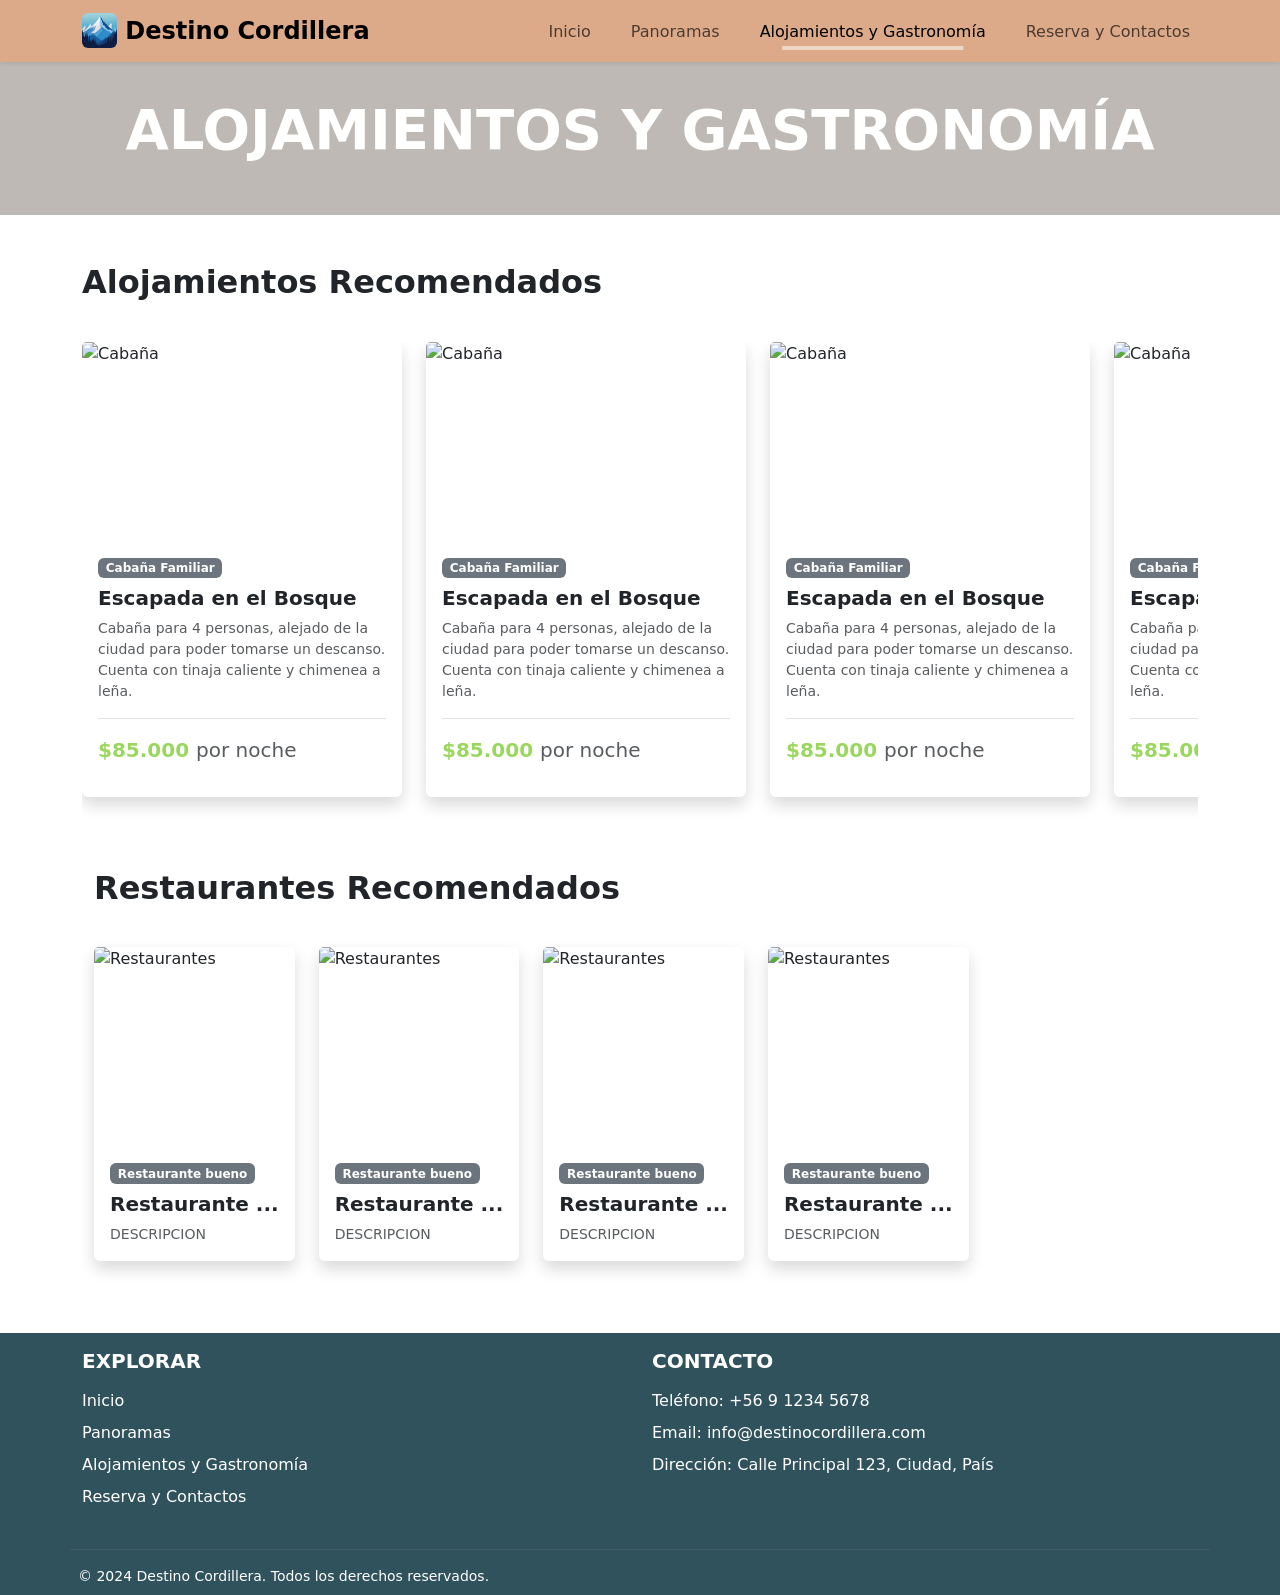
==== alojamiento.html @ 5a68f15f "Merge branch 'main' of https://github.com/Gabriel-Requena/Equipo08_Solemne1_web" ====
﻿<!DOCTYPE html>
<html lang="ES-es">
    <head>
        <meta charset="UTF-8">
        <meta name="viewport" content="width=device-width, initial-scale=1.0">
        <title>Destino Cordillera | Inicio</title>
        <link href="https://cdn.jsdelivr.net/npm/bootstrap@5.3.2/dist/css/bootstrap.min.css" rel="stylesheet">
        <link rel="stylesheet" href="css/styles.css">
    </head>
    <body class="d-flex flex-column min-vh-100">
         <header>
            <nav class="navbar navbar-expand-lg navbar-light fixed-top shadow-sm" style="background-color: #DCAA89">
                <div class="container">
                    <a class="navbar-brand fw-bold fs-4" href="index.html">
                        <img src="img/logo.jpg" alt="Logo" class="d-inline-block align-top rounded" width="35" height="35">
                        Destino Cordillera
                    </a>
                        <button class="navbar-toggler border-0" type="button" data-bs-toggle="collapse" data-bs-target="#navbarNav" aria-controls="#navbarNav" aria-expanded="false" aria-label="Toggle navigation">
                            <span class="navbar-toggler-icon"></span>
                        </button>
                    <div class="collapse navbar-collapse" id="navbarNav">
                        <ul class="navbar-nav ms-auto gap-4">
                            <li class="nav-item ">
                                <a class="nav-link" href="index.html">Inicio</a>
                            </li>
                            <li class="nav-item">
                                <a class="nav-link" href="panoramas.html">Panoramas</a>
                            </li>
                            <li class="nav-item">
                                <a class="nav-link active" href="alojamiento.html">Alojamientos y Gastronomía</a>
                            </li>
                            <li class="nav-item">
                                <a class="nav-link" href="reserva.html">Reserva y Contactos</a>
                            </li>
                        </ul>
                    </div>
                </div>
            </nav>  
        </header>

        <main class="flex-grow-1 mt-4 pt-4">
            <section class="py-4" style="background-color: #bfb9b5">
                <div class="container py-4">
                    <h1 class="display-4 fw-bold text-center mb-1" style="color: #fff">ALOJAMIENTOS Y GASTRONOMÍA</h1>
                </div>
            </section>

            <div class="container my-5">
                <div class="mb-4 border-button pb-2"> 
                    <h2 class="fw-bold "> Alojamientos Recomendados </h2>
                </div>

                <div class="carrusel-tarjetas d-flex gap-4 pb-4">
                    <div class="card h-100 shadow border-0 sombra-card">
                        <img src="https://cf.bstatic.com/xdata/images/hotel/max1024x768/377367241.jpg?k=ad592eb0f7659da265f6ad9c80074d96710907ebe4b42116c30141a22033d014&o=" 
                        class="card-img-top object-fit-cover" alt="Cabaña" style="height: 200px;">
                        <div class="card-body d-flex flex-column">
                            <span class="badge text-bg-secondary mb-2 align-self-start"> Cabaña Familiar </span>
                            <h5 class="card-tittle fw-bold">Escapada en el Bosque</h5>
                            <p class="card-text text-muted small"> Cabaña para 4 personas, alejado de la ciudad para poder tomarse un descanso. Cuenta con tinaja caliente y chimenea a leña. </p> 
                            <div class="mt-auto pt-3 border-top">
                                <p class="fs-5 fw-bold mb-3" style="color: rgb(155, 215, 94);">$85.000 <small class="fw-normal text-muted fs-5"> por noche</small></p>
                            </div>
                        </div>
                    </div>

                    <div class="card h-100 shadow border-0 sombra-card">
                        <img src="https://cf.bstatic.com/xdata/images/hotel/max1024x768/377367241.jpg?k=ad592eb0f7659da265f6ad9c80074d96710907ebe4b42116c30141a22033d014&o=" 
                        class="card-img-top object-fit-cover" alt="Cabaña" style="height: 200px;">
                        <div class="card-body d-flex flex-column">
                            <span class="badge text-bg-secondary mb-2 align-self-start"> Cabaña Familiar </span>
                            <h5 class="card-tittle fw-bold">Escapada en el Bosque</h5>
                            <p class="card-text text-muted small"> Cabaña para 4 personas, alejado de la ciudad para poder tomarse un descanso. Cuenta con tinaja caliente y chimenea a leña. </p> 
                            <div class="mt-auto pt-3 border-top">
                                <p class="fs-5 fw-bold mb-3" style="color: rgb(155, 215, 94);">$85.000 <small class="fw-normal text-muted fs-5"> por noche</small></p>
                            </div>
                        </div>
                    </div>

                    <div class="card h-100 shadow border-0 sombra-card">
                        <img src="https://cf.bstatic.com/xdata/images/hotel/max1024x768/377367241.jpg?k=ad592eb0f7659da265f6ad9c80074d96710907ebe4b42116c30141a22033d014&o=" 
                        class="card-img-top object-fit-cover" alt="Cabaña" style="height: 200px;">
                        <div class="card-body d-flex flex-column">
                            <span class="badge text-bg-secondary mb-2 align-self-start"> Cabaña Familiar </span>
                            <h5 class="card-tittle fw-bold">Escapada en el Bosque</h5>
                            <p class="card-text text-muted small"> Cabaña para 4 personas, alejado de la ciudad para poder tomarse un descanso. Cuenta con tinaja caliente y chimenea a leña. </p> 
                            <div class="mt-auto pt-3 border-top">
                                <p class="fs-5 fw-bold mb-3" style="color: rgb(155, 215, 94);">$85.000 <small class="fw-normal text-muted fs-5"> por noche</small></p>
                            </div>
                        </div>
                    </div>

                    <div class="card h-100 shadow border-0 sombra-card">
                        <img src="https://cf.bstatic.com/xdata/images/hotel/max1024x768/377367241.jpg?k=ad592eb0f7659da265f6ad9c80074d96710907ebe4b42116c30141a22033d014&o=" 
                        class="card-img-top object-fit-cover" alt="Cabaña" style="height: 200px;">
                        <div class="card-body d-flex flex-column">
                            <span class="badge text-bg-secondary mb-2 align-self-start"> Cabaña Familiar </span>
                            <h5 class="card-tittle fw-bold">Escapada en el Bosque</h5>
                            <p class="card-text text-muted small"> Cabaña para 4 personas, alejado de la ciudad para poder tomarse un descanso. Cuenta con tinaja caliente y chimenea a leña. </p> 
                            <div class="mt-auto pt-3 border-top">
                                <p class="fs-5 fw-bold mb-3" style="color: rgb(155, 215, 94);">$85.000 <small class="fw-normal text-muted fs-5"> por noche</small></p>
                            </div>
                        </div>
                    </div>

                    <div class="card h-100 shadow border-0 sombra-card">
                        <img src="https://cf.bstatic.com/xdata/images/hotel/max1024x768/377367241.jpg?k=ad592eb0f7659da265f6ad9c80074d96710907ebe4b42116c30141a22033d014&o=" 
                        class="card-img-top object-fit-cover" alt="Cabaña" style="height: 200px;">
                        <div class="card-body d-flex flex-column">
                            <span class="badge text-bg-secondary mb-2 align-self-start"> Cabaña Familiar </span>
                            <h5 class="card-tittle fw-bold">Escapada en el Bosque</h5>
                            <p class="card-text text-muted small"> Cabaña para 4 personas, alejado de la ciudad para poder tomarse un descanso. Cuenta con tinaja caliente y chimenea a leña. </p> 
                            <div class="mt-auto pt-3 border-top">
                                <p class="fs-5 fw-bold mb-3" style="color: rgb(155, 215, 94);">$85.000 <small class="fw-normal text-muted fs-5"> por noche</small></p>
                            </div>
                        </div>
                    </div>

                    <div class="card h-100 shadow border-0 sombra-card">
                        <img src="https://cf.bstatic.com/xdata/images/hotel/max1024x768/377367241.jpg?k=ad592eb0f7659da265f6ad9c80074d96710907ebe4b42116c30141a22033d014&o=" 
                        class="card-img-top object-fit-cover" alt="Cabaña" style="height: 200px;">
                        <div class="card-body d-flex flex-column">
                            <span class="badge text-bg-secondary mb-2 align-self-start"> Cabaña Familiar </span>
                            <h5 class="card-tittle fw-bold">Escapada en el Bosque</h5>
                            <p class="card-text text-muted small"> Cabaña para 4 personas, alejado de la ciudad para poder tomarse un descanso. Cuenta con tinaja caliente y chimenea a leña. </p> 
                            <div class="mt-auto pt-3 border-top">
                                <p class="fs-5 fw-bold mb-3" style="color: rgb(155, 215, 94);">$85.000 <small class="fw-normal text-muted fs-5"> por noche</small></p>
                            </div>
                        </div>
                    </div>
                    <!-- aca pueden ir mas tarjetas de alojamientos-->

                </div>

                <div class="container my-5">
                    <div class="mb-4 border-button pb-2">
                        <h2 class="fw-bold">Restaurantes Recomendados</h2>
                    </div>

                    <div class="carrrusel-tarjetas d-flex gap-4 pb-4">
                        <div class="card h-100 shadow border-0 sombra-card">
                            <img src="#"
                            class="card-img-top object-fit-cover" alt="Restaurantes" style="height: 200px;">
                            <div class="card-body d-flex flex-column">
                                <span class="badge text-bg-secondary mb-2 align-self-start">Restaurante bueno</span>
                                <h5 class="card-title fw-bold">Restaurante ...</h5>
                                <p class="card-text text-muted small">DESCRIPCION</p>
                            </div>
                        </div>

                        <div class="card h-100 shadow border-0 sombra-card">
                            <img src="#"
                            class="card-img-top object-fit-cover" alt="Restaurantes" style="height: 200px;">
                            <div class="card-body d-flex flex-column">
                                <span class="badge text-bg-secondary mb-2 align-self-start">Restaurante bueno</span>
                                <h5 class="card-title fw-bold">Restaurante ...</h5>
                                <p class="card-text text-muted small">DESCRIPCION</p>
                            </div>
                        </div>

                        <div class="card h-100 shadow border-0 sombra-card">
                            <img src="#"
                            class="card-img-top object-fit-cover" alt="Restaurantes" style="height: 200px;">
                            <div class="card-body d-flex flex-column">
                                <span class="badge text-bg-secondary mb-2 align-self-start">Restaurante bueno</span>
                                <h5 class="card-title fw-bold">Restaurante ...</h5>
                                <p class="card-text text-muted small">DESCRIPCION</p>
                            </div>
                        </div>

                        <div class="card h-100 shadow border-0 sombra-card">
                            <img src="#"
                            class="card-img-top object-fit-cover" alt="Restaurantes" style="height: 200px;">
                            <div class="card-body d-flex flex-column">
                                <span class="badge text-bg-secondary mb-2 align-self-start">Restaurante bueno</span>
                                <h5 class="card-title fw-bold">Restaurante ...</h5>
                                <p class="card-text text-muted small">DESCRIPCION</p>
                            </div>
                        </div>
                    </div>
                </div>


            </div>
            
        </main>

        <footer class="site-footer bg-dark text-white pt-3 mt-auto" style="background-color: #30525C !important;">
            <div class="container">
                <div class="row">
                    <div class=" col-lg-6 col-md-6 mb-4">
                        <h5 class="fw-bold text-uppercase mb-3"> explorar </h5>
                        <ul class="list-unstyled">
                            <li class="mb-2"><a href="index.html" class="text-decoration-none footer-link" style="color: #fff !important;">Inicio</a></li>
                            <li class="mb-2"><a href="panoramas.html" class="text-decoration-none footer-link" style="color: #fff !important;">Panoramas</a></li>
                            <li class="mb-2"><a href="alojamiento.html" class="text-decoration-none footer-link" style="color: #fff !important;">Alojamientos y Gastronomía</a></li>
                            <li class="mb-2"><a href="reserva.html" class="text-decoration-none footer-link" style="color: #fff !important;">Reserva y Contactos</a></li>
                        </ul>
                    </div>
                    <div class="col-lg-6 col-md-12 mb-4">
                        <h5 class="fw-bold text-uppercase mb-3"> contacto</h5>
                        <ul class="list-unstyled text-white-100">
                            <li class="mb-2">Teléfono: +56 9 1234 5678</li>
                            <li class="mb-2">Email: <a href="mailto:info@destinocordillera.com" class="text-decoration-none" style="color: #fff !important;">info@destinocordillera.com</a></li>
                            <li class="mb-2">Dirección: Calle Principal 123, Ciudad, País</li>
                        </ul>
                    </div>

                <hr class="border-secondary mb-2">

                <div class="row align-items-center">
                    <div class="col-md-7 col-lg-8 p-2">
                        <p class="text-white-100 small mb-0">&copy; 2024 Destino Cordillera. Todos los derechos
                            reservados.</p>
                    </div>
                </div>
            </div>
        </div>
    </footer>

    <script src="https://cdn.jsdelivr.net/npm/bootstrap@5.3.2/dist/js/bootstrap.bundle.min.js"></script>
</body>

</html>
---- css/styles.css ----
﻿.navbar-nav .nav-link {
    position: relative;
    padding-bottom: 6px;
}

.navbar-nav .nav-link::after {
    content: "";
    position: absolute;
    width: 0;
    height: 4px;
    bottom: 0;
    left: 50%;
    background-color: #EFD7C8;
    transition: all 0.3s ease;
    transform: translateX(-50%);
}

.navbar-nav .nav-item .nav-link:hover::after,
.navbar-nav .nav-item .nav-link.active::after {
    width: 75%;
}
.hero-image {
    width: 100%;
    height: auto;
    object-fit: cover;
    max-height: 500px; /* Ajusta la altura mÃ¡xima segÃºn tus necesidades */
}
/* Estilos de las tarjetas de panoramas */
.panoramas-section {
    margin-top: 70px;
}

.panoramas-intro {
    max-width: 760px;
}

.panoramas-kicker {
    color: #C35627;
    letter-spacing: .12em;
}

.panoramas-card-image {
    height: 210px;
    object-fit: cover;
}

.panoramas-badge {
    background-color: #EFD7C8;
    color: #593D2E;
}
/* Colores compartidos del encabezado y pie de página */
.navbar {
    background-color: #DCAA89;
}

.site-footer {
    background-color: #30525C !important;
}

.site-footer a {
    color: #fff !important;
}

.carrusel-tarjetas{
    overflow-x: auto;
    scroll-snap-type: x mandatory;
    -webkit-overflow-scrolling: touch;
}

.carrusel-tarjetas .card {
    min-width: 320px;
    max-width: 320px;
    scroll-snap-align: start;
    flex: 0 0 auto;
}

.carrusel-tarjetas::-webkit-scrollbar {
    height: 10px;
}
.carrusel-tarjetas::-webkit-scrollbar-track{
    background: #f1f1f1;
    border-radius: 10px;
}
.carrusel-tarjetas::-webkit-scrollbar-thumb{
    background: #DCAA89;
    border-radius: 10px;
}
.carrusel-tarjetas::-webkit-scrollbar-thumb:hover {
    background: #c35627;
}

.sombra-card {
    transition: transform 0.3s ease, box-shadow 0.3s ease;
}

.sombra-card:hover {
    transform: translateY(-8px);
    box-shadow: 0 1rem 3rem rgba(0,0,0,.175) !important;
}
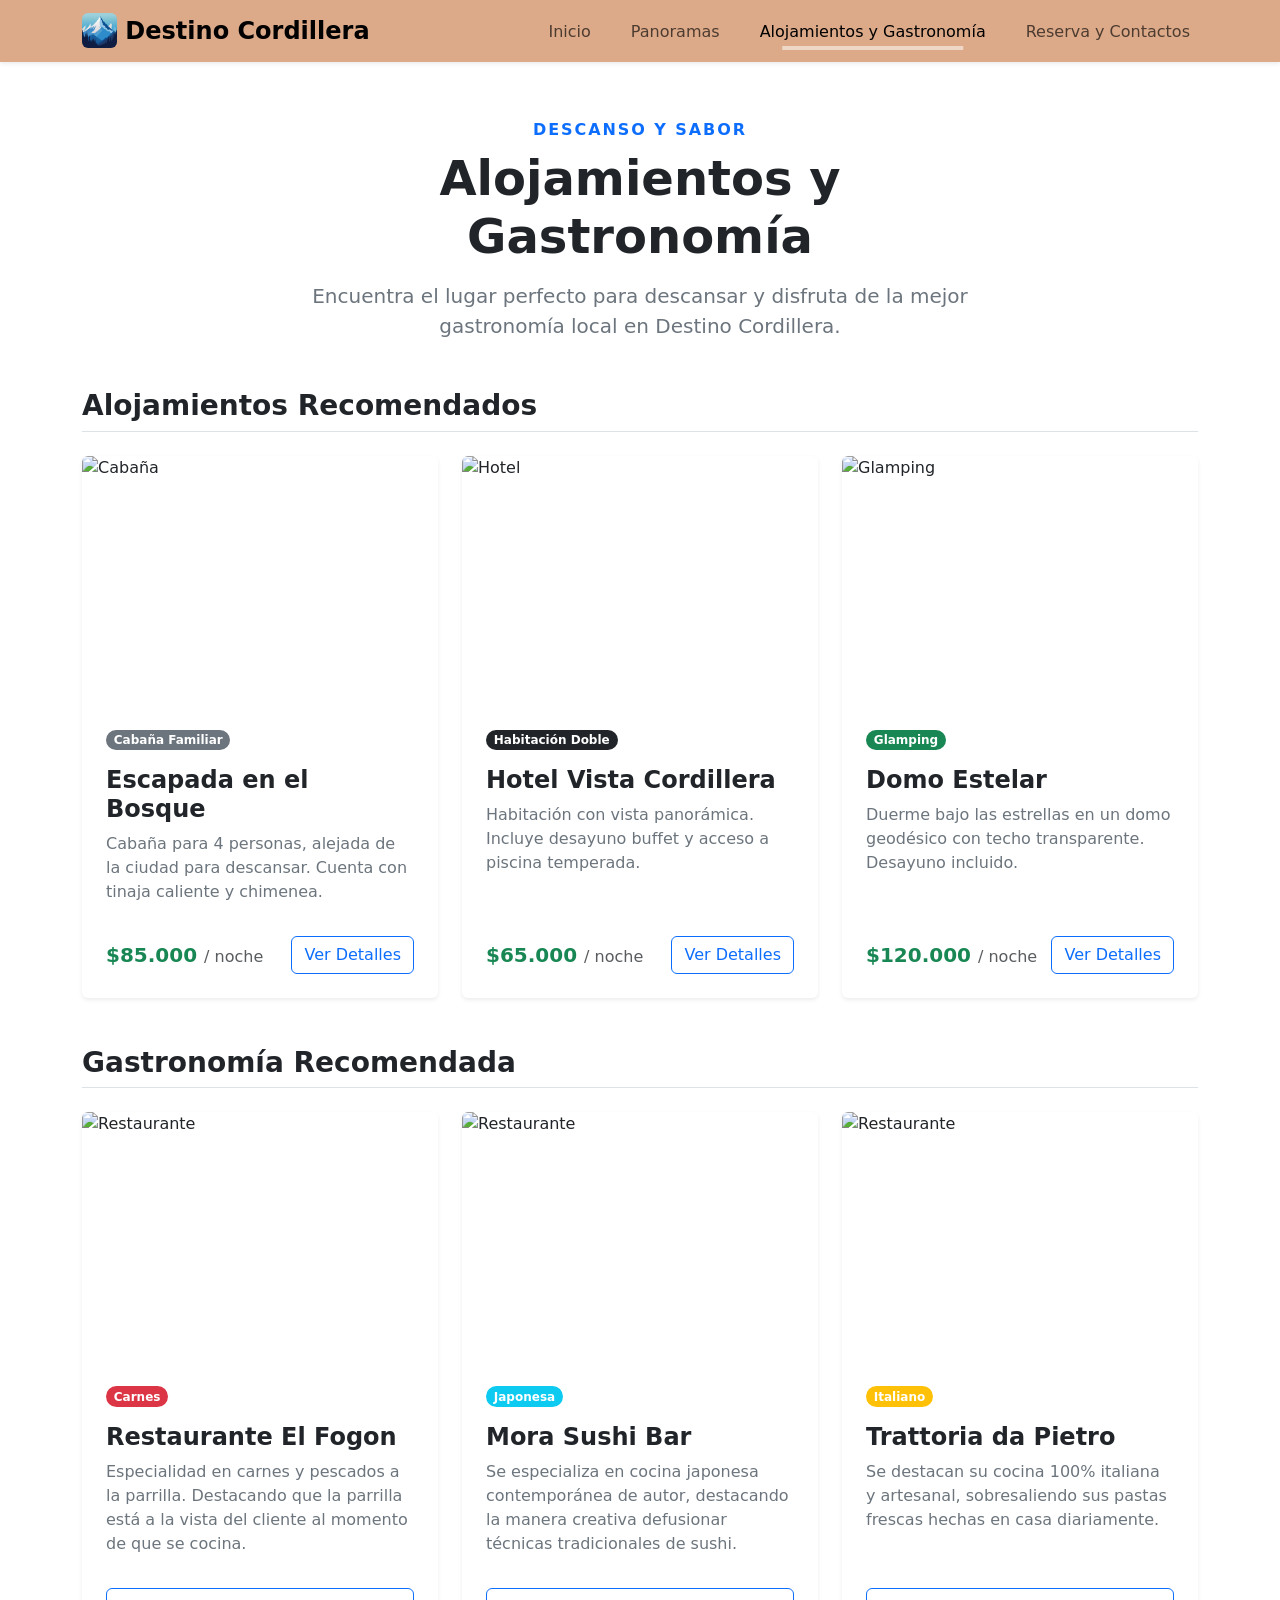
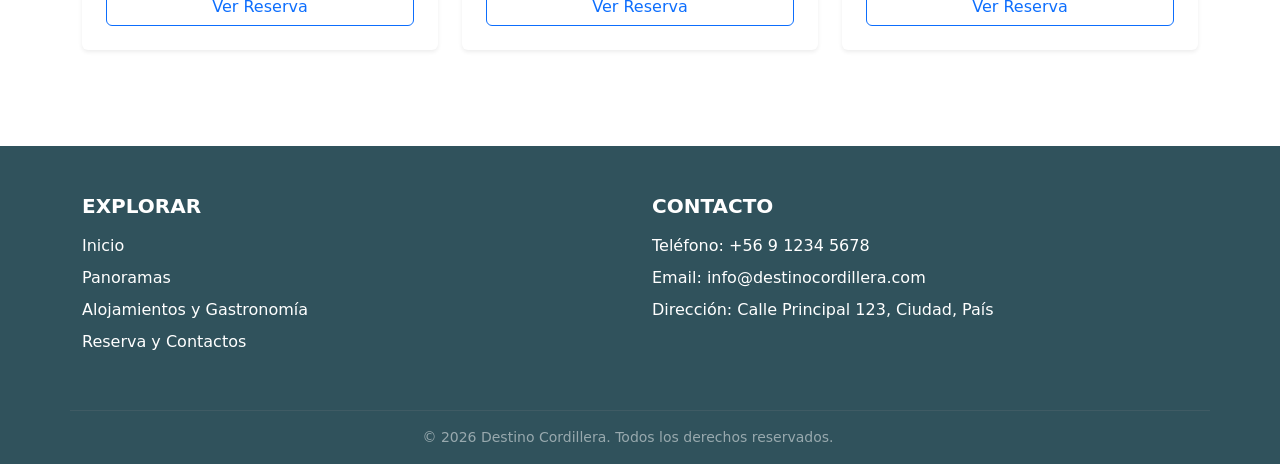
==== commit e1f8222e: "Pagina casi terminada al completo" ====
--- a/alojamiento.html
+++ b/alojamiento.html
@@ -1,217 +1,208 @@
 ﻿<!DOCTYPE html>
 <html lang="ES-es">
-    <head>
-        <meta charset="UTF-8">
-        <meta name="viewport" content="width=device-width, initial-scale=1.0">
-        <title>Destino Cordillera | Inicio</title>
-        <link href="https://cdn.jsdelivr.net/npm/bootstrap@5.3.2/dist/css/bootstrap.min.css" rel="stylesheet">
-        <link rel="stylesheet" href="css/styles.css">
-    </head>
-    <body class="d-flex flex-column min-vh-100">
-         <header>
-            <nav class="navbar navbar-expand-lg navbar-light fixed-top shadow-sm" style="background-color: #DCAA89">
-                <div class="container">
-                    <a class="navbar-brand fw-bold fs-4" href="index.html">
-                        <img src="img/logo.jpg" alt="Logo" class="d-inline-block align-top rounded" width="35" height="35">
-                        Destino Cordillera
-                    </a>
-                        <button class="navbar-toggler border-0" type="button" data-bs-toggle="collapse" data-bs-target="#navbarNav" aria-controls="#navbarNav" aria-expanded="false" aria-label="Toggle navigation">
-                            <span class="navbar-toggler-icon"></span>
-                        </button>
-                    <div class="collapse navbar-collapse" id="navbarNav">
-                        <ul class="navbar-nav ms-auto gap-4">
-                            <li class="nav-item ">
-                                <a class="nav-link" href="index.html">Inicio</a>
-                            </li>
-                            <li class="nav-item">
-                                <a class="nav-link" href="panoramas.html">Panoramas</a>
-                            </li>
-                            <li class="nav-item">
-                                <a class="nav-link active" href="alojamiento.html">Alojamientos y Gastronomía</a>
-                            </li>
-                            <li class="nav-item">
-                                <a class="nav-link" href="reserva.html">Reserva y Contactos</a>
-                            </li>
-                        </ul>
-                    </div>
-                </div>
-            </nav>  
-        </header>
-
-        <main class="flex-grow-1 mt-4 pt-4">
-            <section class="py-4" style="background-color: #bfb9b5">
-                <div class="container py-4">
-                    <h1 class="display-4 fw-bold text-center mb-1" style="color: #fff">ALOJAMIENTOS Y GASTRONOMÍA</h1>
-                </div>
-            </section>
-
-            <div class="container my-5">
-                <div class="mb-4 border-button pb-2"> 
-                    <h2 class="fw-bold "> Alojamientos Recomendados </h2>
-                </div>
-
-                <div class="carrusel-tarjetas d-flex gap-4 pb-4">
-                    <div class="card h-100 shadow border-0 sombra-card">
-                        <img src="https://cf.bstatic.com/xdata/images/hotel/max1024x768/377367241.jpg?k=ad592eb0f7659da265f6ad9c80074d96710907ebe4b42116c30141a22033d014&o=" 
-                        class="card-img-top object-fit-cover" alt="Cabaña" style="height: 200px;">
-                        <div class="card-body d-flex flex-column">
-                            <span class="badge text-bg-secondary mb-2 align-self-start"> Cabaña Familiar </span>
-                            <h5 class="card-tittle fw-bold">Escapada en el Bosque</h5>
-                            <p class="card-text text-muted small"> Cabaña para 4 personas, alejado de la ciudad para poder tomarse un descanso. Cuenta con tinaja caliente y chimenea a leña. </p> 
-                            <div class="mt-auto pt-3 border-top">
-                                <p class="fs-5 fw-bold mb-3" style="color: rgb(155, 215, 94);">$85.000 <small class="fw-normal text-muted fs-5"> por noche</small></p>
-                            </div>
-                        </div>
-                    </div>
-
-                    <div class="card h-100 shadow border-0 sombra-card">
-                        <img src="https://cf.bstatic.com/xdata/images/hotel/max1024x768/377367241.jpg?k=ad592eb0f7659da265f6ad9c80074d96710907ebe4b42116c30141a22033d014&o=" 
-                        class="card-img-top object-fit-cover" alt="Cabaña" style="height: 200px;">
-                        <div class="card-body d-flex flex-column">
-                            <span class="badge text-bg-secondary mb-2 align-self-start"> Cabaña Familiar </span>
-                            <h5 class="card-tittle fw-bold">Escapada en el Bosque</h5>
-                            <p class="card-text text-muted small"> Cabaña para 4 personas, alejado de la ciudad para poder tomarse un descanso. Cuenta con tinaja caliente y chimenea a leña. </p> 
-                            <div class="mt-auto pt-3 border-top">
-                                <p class="fs-5 fw-bold mb-3" style="color: rgb(155, 215, 94);">$85.000 <small class="fw-normal text-muted fs-5"> por noche</small></p>
-                            </div>
-                        </div>
-                    </div>
-
-                    <div class="card h-100 shadow border-0 sombra-card">
-                        <img src="https://cf.bstatic.com/xdata/images/hotel/max1024x768/377367241.jpg?k=ad592eb0f7659da265f6ad9c80074d96710907ebe4b42116c30141a22033d014&o=" 
-                        class="card-img-top object-fit-cover" alt="Cabaña" style="height: 200px;">
-                        <div class="card-body d-flex flex-column">
-                            <span class="badge text-bg-secondary mb-2 align-self-start"> Cabaña Familiar </span>
-                            <h5 class="card-tittle fw-bold">Escapada en el Bosque</h5>
-                            <p class="card-text text-muted small"> Cabaña para 4 personas, alejado de la ciudad para poder tomarse un descanso. Cuenta con tinaja caliente y chimenea a leña. </p> 
-                            <div class="mt-auto pt-3 border-top">
-                                <p class="fs-5 fw-bold mb-3" style="color: rgb(155, 215, 94);">$85.000 <small class="fw-normal text-muted fs-5"> por noche</small></p>
-                            </div>
-                        </div>
-                    </div>
-
-                    <div class="card h-100 shadow border-0 sombra-card">
-                        <img src="https://cf.bstatic.com/xdata/images/hotel/max1024x768/377367241.jpg?k=ad592eb0f7659da265f6ad9c80074d96710907ebe4b42116c30141a22033d014&o=" 
-                        class="card-img-top object-fit-cover" alt="Cabaña" style="height: 200px;">
-                        <div class="card-body d-flex flex-column">
-                            <span class="badge text-bg-secondary mb-2 align-self-start"> Cabaña Familiar </span>
-                            <h5 class="card-tittle fw-bold">Escapada en el Bosque</h5>
-                            <p class="card-text text-muted small"> Cabaña para 4 personas, alejado de la ciudad para poder tomarse un descanso. Cuenta con tinaja caliente y chimenea a leña. </p> 
-                            <div class="mt-auto pt-3 border-top">
-                                <p class="fs-5 fw-bold mb-3" style="color: rgb(155, 215, 94);">$85.000 <small class="fw-normal text-muted fs-5"> por noche</small></p>
-                            </div>
-                        </div>
-                    </div>
-
-                    <div class="card h-100 shadow border-0 sombra-card">
-                        <img src="https://cf.bstatic.com/xdata/images/hotel/max1024x768/377367241.jpg?k=ad592eb0f7659da265f6ad9c80074d96710907ebe4b42116c30141a22033d014&o=" 
-                        class="card-img-top object-fit-cover" alt="Cabaña" style="height: 200px;">
-                        <div class="card-body d-flex flex-column">
-                            <span class="badge text-bg-secondary mb-2 align-self-start"> Cabaña Familiar </span>
-                            <h5 class="card-tittle fw-bold">Escapada en el Bosque</h5>
-                            <p class="card-text text-muted small"> Cabaña para 4 personas, alejado de la ciudad para poder tomarse un descanso. Cuenta con tinaja caliente y chimenea a leña. </p> 
-                            <div class="mt-auto pt-3 border-top">
-                                <p class="fs-5 fw-bold mb-3" style="color: rgb(155, 215, 94);">$85.000 <small class="fw-normal text-muted fs-5"> por noche</small></p>
-                            </div>
-                        </div>
-                    </div>
-
-                    <div class="card h-100 shadow border-0 sombra-card">
-                        <img src="https://cf.bstatic.com/xdata/images/hotel/max1024x768/377367241.jpg?k=ad592eb0f7659da265f6ad9c80074d96710907ebe4b42116c30141a22033d014&o=" 
-                        class="card-img-top object-fit-cover" alt="Cabaña" style="height: 200px;">
-                        <div class="card-body d-flex flex-column">
-                            <span class="badge text-bg-secondary mb-2 align-self-start"> Cabaña Familiar </span>
-                            <h5 class="card-tittle fw-bold">Escapada en el Bosque</h5>
-                            <p class="card-text text-muted small"> Cabaña para 4 personas, alejado de la ciudad para poder tomarse un descanso. Cuenta con tinaja caliente y chimenea a leña. </p> 
-                            <div class="mt-auto pt-3 border-top">
-                                <p class="fs-5 fw-bold mb-3" style="color: rgb(155, 215, 94);">$85.000 <small class="fw-normal text-muted fs-5"> por noche</small></p>
-                            </div>
-                        </div>
-                    </div>
-                    <!-- aca pueden ir mas tarjetas de alojamientos-->
-
-                </div>
-
-                <div class="container my-5">
-                    <div class="mb-4 border-button pb-2">
-                        <h2 class="fw-bold">Restaurantes Recomendados</h2>
-                    </div>
-
-                    <div class="carrrusel-tarjetas d-flex gap-4 pb-4">
-                        <div class="card h-100 shadow border-0 sombra-card">
-                            <img src="#"
-                            class="card-img-top object-fit-cover" alt="Restaurantes" style="height: 200px;">
-                            <div class="card-body d-flex flex-column">
-                                <span class="badge text-bg-secondary mb-2 align-self-start">Restaurante bueno</span>
-                                <h5 class="card-title fw-bold">Restaurante ...</h5>
-                                <p class="card-text text-muted small">DESCRIPCION</p>
-                            </div>
-                        </div>
-
-                        <div class="card h-100 shadow border-0 sombra-card">
-                            <img src="#"
-                            class="card-img-top object-fit-cover" alt="Restaurantes" style="height: 200px;">
-                            <div class="card-body d-flex flex-column">
-                                <span class="badge text-bg-secondary mb-2 align-self-start">Restaurante bueno</span>
-                                <h5 class="card-title fw-bold">Restaurante ...</h5>
-                                <p class="card-text text-muted small">DESCRIPCION</p>
-                            </div>
-                        </div>
-
-                        <div class="card h-100 shadow border-0 sombra-card">
-                            <img src="#"
-                            class="card-img-top object-fit-cover" alt="Restaurantes" style="height: 200px;">
-                            <div class="card-body d-flex flex-column">
-                                <span class="badge text-bg-secondary mb-2 align-self-start">Restaurante bueno</span>
-                                <h5 class="card-title fw-bold">Restaurante ...</h5>
-                                <p class="card-text text-muted small">DESCRIPCION</p>
-                            </div>
-                        </div>
-
-                        <div class="card h-100 shadow border-0 sombra-card">
-                            <img src="#"
-                            class="card-img-top object-fit-cover" alt="Restaurantes" style="height: 200px;">
-                            <div class="card-body d-flex flex-column">
-                                <span class="badge text-bg-secondary mb-2 align-self-start">Restaurante bueno</span>
-                                <h5 class="card-title fw-bold">Restaurante ...</h5>
-                                <p class="card-text text-muted small">DESCRIPCION</p>
-                            </div>
-                        </div>
-                    </div>
-                </div>
-
-
-            </div>
-            
-        </main>
-
-        <footer class="site-footer bg-dark text-white pt-3 mt-auto" style="background-color: #30525C !important;">
+
+<head>
+    <meta charset="UTF-8">
+    <meta name="viewport" content="width=device-width, initial-scale=1.0">
+    <title>Destino Cordillera | Alojamientos y Gastronomía</title>
+    <link href="https://cdn.jsdelivr.net/npm/bootstrap@5.3.2/dist/css/bootstrap.min.css" rel="stylesheet">
+    <link rel="stylesheet" href="css/styles.css">
+</head>
+
+<body class="d-flex flex-column min-vh-100">
+    <header>
+        <nav class="navbar navbar-expand-lg navbar-light fixed-top shadow-sm">
             <div class="container">
-                <div class="row">
-                    <div class=" col-lg-6 col-md-6 mb-4">
-                        <h5 class="fw-bold text-uppercase mb-3"> explorar </h5>
-                        <ul class="list-unstyled">
-                            <li class="mb-2"><a href="index.html" class="text-decoration-none footer-link" style="color: #fff !important;">Inicio</a></li>
-                            <li class="mb-2"><a href="panoramas.html" class="text-decoration-none footer-link" style="color: #fff !important;">Panoramas</a></li>
-                            <li class="mb-2"><a href="alojamiento.html" class="text-decoration-none footer-link" style="color: #fff !important;">Alojamientos y Gastronomía</a></li>
-                            <li class="mb-2"><a href="reserva.html" class="text-decoration-none footer-link" style="color: #fff !important;">Reserva y Contactos</a></li>
-                        </ul>
-                    </div>
-                    <div class="col-lg-6 col-md-12 mb-4">
-                        <h5 class="fw-bold text-uppercase mb-3"> contacto</h5>
-                        <ul class="list-unstyled text-white-100">
-                            <li class="mb-2">Teléfono: +56 9 1234 5678</li>
-                            <li class="mb-2">Email: <a href="mailto:info@destinocordillera.com" class="text-decoration-none" style="color: #fff !important;">info@destinocordillera.com</a></li>
-                            <li class="mb-2">Dirección: Calle Principal 123, Ciudad, País</li>
-                        </ul>
-                    </div>
-
-                <hr class="border-secondary mb-2">
+                <a class="navbar-brand fw-bold fs-4" href="index.html">
+                    <img src="img/logo.jpg" alt="Logo" class="d-inline-block align-top rounded" width="35" height="35">
+                    Destino Cordillera
+                </a>
+                <button class="navbar-toggler border-0" type="button" data-bs-toggle="collapse"
+                    data-bs-target="#navbarNav" aria-controls="#navbarNav" aria-expanded="false"
+                    aria-label="Toggle navigation">
+                    <span class="navbar-toggler-icon"></span>
+                </button>
+                <div class="collapse navbar-collapse" id="navbarNav">
+                    <ul class="navbar-nav ms-auto gap-4">
+                        <li class="nav-item ">
+                            <a class="nav-link" href="index.html">Inicio</a>
+                        </li>
+                        <li class="nav-item">
+                            <a class="nav-link " href="panoramas.html">Panoramas</a>
+                        </li>
+                        <li class="nav-item">
+                            <a class="nav-link active" href="alojamiento.html">Alojamientos y Gastronomía</a>
+                        </li>
+                        <li class="nav-item">
+                            <a class="nav-link" href="reserva.html">Reserva y Contactos</a>
+                        </li>
+                    </ul>
+                </div>
+            </div>
+        </nav>
+    </header>
+
+    <main class="flex-grow-1 ">
+        
+        <!-- INTRODUCCIÓN CON EL MISMO ESTILO QUE LA DE TU COMPAÑERO -->
+        <section class="container py-5 panoramas-section">
+            <div class="text-center mx-auto mb-5 panoramas-intro">
+                <p class="text-uppercase fw-semibold mb-2 text-primary panoramas-kicker">Descanso y Sabor</p>
+                <h1 class="display-5 fw-bold mb-3">Alojamientos y Gastronomía</h1>
+                <p class="lead text-secondary mb-0">Encuentra el lugar perfecto para descansar y disfruta de la mejor gastronomía local en Destino Cordillera.</p>
+            </div>
+
+            <!-- TÍTULO DE SECCIÓN -->
+            <h3 class="fw-bold mb-4 border-bottom pb-2">Alojamientos Recomendados</h3>
+
+            <div class="row g-4 mb-5">
+                
+                <!-- Tarjeta 1 -->
+                <div class="col-12 col-md-6 col-lg-4">
+                    <article class="card h-100 border-0 shadow-sm overflow-hidden alojamiento-card">
+                        <img src="https://cf.bstatic.com/xdata/images/hotel/max1024x768/377367241.jpg?k=ad592eb0f7659da265f6ad9c80074d96710907ebe4b42116c30141a22033d014&o=" class="card-img-top object-fit-cover panoramas-card-image" alt="Cabaña" style="height: 250px;">
+                        <div class="card-body d-flex flex-column p-4">
+                            <span class="badge bg-secondary rounded-pill align-self-start mb-3">Cabaña Familiar</span>
+                            <h2 class="h4 card-title fw-bold">Escapada en el Bosque</h2>
+                            <p class="card-text text-secondary">Cabaña para 4 personas, alejada de la ciudad para descansar. Cuenta con tinaja caliente y chimenea.</p>
+                            
+                            <div class="mt-auto pt-3 d-flex justify-content-between align-items-center">
+                                <span class="fs-5 fw-bold text-success">$85.000 <small class="fw-normal text-muted fs-6">/ noche</small></span>
+                                <a href="reserva.html" class="btn btn-outline-primary">Ver Detalles</a>
+                            </div>
+                        </div>
+                    </article>
+                </div>
+
+                <!-- Tarjeta 2 -->
+                <div class="col-12 col-md-6 col-lg-4">
+                    <article class="card h-100 border-0 shadow-sm overflow-hidden alojamiento-card">
+                        <img src="https://alpesaparthotel.cl/wp-content/uploads/2021/01/IMG_2179.jpg" class="card-img-top object-fit-cover panoramas-card-image" alt="Hotel" style="height: 250px;">
+                        <div class="card-body d-flex flex-column p-4">
+                            <span class="badge bg-dark rounded-pill align-self-start mb-3">Habitación Doble</span>
+                            <h2 class="h4 card-title fw-bold">Hotel Vista Cordillera</h2>
+                            <p class="card-text text-secondary">Habitación con vista panorámica. Incluye desayuno buffet y acceso a piscina temperada.</p>
+                            
+                            <div class="mt-auto pt-3 d-flex justify-content-between align-items-center">
+                                <span class="fs-5 fw-bold text-success">$65.000 <small class="fw-normal text-muted fs-6">/ noche</small></span>
+                                <a href="reserva.html" class="btn btn-outline-primary">Ver Detalles</a>
+                            </div>
+                        </div>
+                    </article>
+                </div>
+
+                <!-- Tarjeta 3 -->
+                <div class="col-12 col-md-6 col-lg-4">
+                    <article class="card h-100 border-0 shadow-sm overflow-hidden alojamiento-card">
+                        <img src="https://www.interpatagonia.com/plantillas/grandes/34769-00Gr.jpg" class="card-img-top object-fit-cover panoramas-card-image" alt="Glamping" style="height: 250px;">
+                        <div class="card-body d-flex flex-column p-4">
+                            <span class="badge bg-success rounded-pill align-self-start mb-3">Glamping</span>
+                            <h2 class="h4 card-title fw-bold">Domo Estelar</h2>
+                            <p class="card-text text-secondary">Duerme bajo las estrellas en un domo geodésico con techo transparente. Desayuno incluido.</p>
+                            
+                            <div class="mt-auto pt-3 d-flex justify-content-between align-items-center">
+                                <span class="fs-5 fw-bold text-success">$120.000 <small class="fw-normal text-muted fs-6">/ noche</small></span>
+                                <a href="reserva.html" class="btn btn-outline-primary">Ver Detalles</a>
+                            </div>
+                        </div>
+                    </article>
+                </div>
+
+            </div>
+
+            <!-- TÍTULO DE SEGUNDA SECCIÓN -->
+            <h3 class="fw-bold mb-4 border-bottom pb-2">Gastronomía Recomendada</h3>
+
+            <!-- GRILLA DE GASTRONOMÍA -->
+            <div class="row g-4 mb-5">
+
+                <!-- Tarjeta Restaurante Carne -->
+                <div class="col-12 col-md-6 col-lg-4">
+                    <article class="card h-100 border-0 shadow-sm overflow-hidden alojamiento-card">
+                        <img src="https://lh3.googleusercontent.com/gps-cs-s/AHRPTWl5NhM4efzutPSR1GH0jfoHcsuLGl0pQbc9J9IXyo7tN-yF_LRwDBNkGVSpJm7oDyHC1sydjghJ3NBWO1gRZvrPr3aNDYof3qEQlgg1-8PLqBwFOFZVLvqRUh65uYT940SWvb3osw=s680-w680-h510-rw" 
+                        class="card-img-top object-fit-cover panoramas-card-image" alt="Restaurante" style="height: 250px;">
+                        <div class="card-body d-flex flex-column p-4">
+                            <span class="badge bg-danger rounded-pill align-self-start mb-3">Carnes</span>
+                            <h2 class="h4 card-title fw-bold">Restaurante El Fogon</h2>
+                            <p class="card-text text-secondary">Especialidad en carnes y pescados a la parrilla. Destacando que la parrilla está a la vista del cliente al momento de que se cocina.</p>
+                            
+                            <div class="mt-auto pt-3">
+                                <a href="reserva.html" class="btn btn-outline-primary w-100">Ver Reserva</a>
+                            </div>
+                        </div>
+                    </article>
+                </div>
+
+                <!-- Tarjeta Restaurante  japones-->
+                <div class="col-12 col-md-6 col-lg-4">
+                    <article class="card h-100 border-0 shadow-sm overflow-hidden alojamiento-card">
+                        <img src="https://lh3.googleusercontent.com/grass-cs/ACvplmPFrQGbusARwR4HPbItycte3Oe0umv6lK3jRURwL-IrnCULog6xp6UyxTdUyiMD6s2V5BA6Ut6zn7SbHALM9s0YyZUPDQYADIBLVU-vRSR68rkpz16MBi9XV6TtwEEy2OKEOl8h=s680-w680-h510-rw" 
+                        class="card-img-top object-fit-cover panoramas-card-image" alt="Restaurante" style="height: 250px;">
+                        <div class="card-body d-flex flex-column p-4">
+                            <span class="badge bg-info rounded-pill align-self-start mb-3">Japonesa</span>
+                            <h2 class="h4 card-title fw-bold">Mora Sushi Bar </h2>
+                            <p class="card-text text-secondary">Se especializa en cocina japonesa contemporánea de autor, destacando la manera creativa
+                                defusionar técnicas tradicionales de sushi.
+                            </p>
+                            
+                            <div class="mt-auto pt-3">
+                                <a href="reserva.html" class="btn btn-outline-primary w-100">Ver Reserva</a>
+                            </div>
+                        </div>
+                    </article>
+                </div>
+
+                <!-- Tarjeta Restaurante  italiano-->
+                <div class="col-12 col-md-6 col-lg-4">
+                    <article class="card h-100 border-0 shadow-sm overflow-hidden alojamiento-card">
+                        <img src="https://lh3.googleusercontent.com/gps-cs-s/AHRPTWlwOxQ2gilDh7QEofkxbM2vLLB5ga1gwgb7GlqoBpSlr34E3-HNzhhPh2h-9S9HnTY5nofC3vop1Sii6D-Kjepsv70rH-48pclGVrPlqLxhUaxc2XM6diOQSXm-Li4XIGukjtW0RQVwP20=s680-w680-h510-rw" 
+                        class="card-img-top object-fit-cover panoramas-card-image" alt="Restaurante" style="height: 250px;">
+                        <div class="card-body d-flex flex-column p-4">
+                            <span class="badge bg-warning rounded-pill align-self-start mb-3">Italiano</span>
+                            <h2 class="h4 card-title fw-bold">Trattoria da Pietro </h2>
+                            <p class="card-text text-secondary">Se destacan su cocina 100% italiana y artesanal, sobresaliendo sus pastas frescas 
+                                hechas en casa diariamente. 
+                            </p>
+                            
+                            <div class="mt-auto pt-3">
+                                <a href="reserva.html" class="btn btn-outline-primary w-100">Ver Reserva</a>
+                            </div>
+                        </div>
+                    </article>
+                </div>
+
+
+            </div>
+
+        </section>
+    </main>
+
+    <footer class="site-footer bg-dark text-white pt-5 pb-3 mt-auto">
+        <div class="container">
+            <div class="row">
+                <div class="col-lg-6 col-md-6 mb-4">
+                    <h5 class="fw-bold text-uppercase mb-3">Explorar</h5>
+                    <ul class="list-unstyled">
+                        <li class="mb-2"><a href="index.html" class="text-decoration-none text-white-50 footer-link">Inicio</a></li>
+                        <li class="mb-2"><a href="panoramas.html" class="text-decoration-none text-white-50 footer-link">Panoramas</a></li>
+                        <li class="mb-2"><a href="alojamiento.html" class="text-decoration-none text-white-50 footer-link">Alojamientos y Gastronomía</a></li>
+                        <li class="mb-2"><a href="reserva.html" class="text-decoration-none text-white-50 footer-link">Reserva y Contactos</a></li>
+                    </ul>
+                </div>
+                <div class="col-lg-6 col-md-12 mb-4">
+                    <h5 class="fw-bold text-uppercase mb-3">Contacto</h5>
+                    <ul class="list-unstyled text-white-50">
+                        <li class="mb-2" style="color: white;">Teléfono: +56 9 1234 5678</li>
+                        <li class="mb-2"style="color: white;">Email: <a href="mailto:info@destinocordillera.com" class="text-decoration-none text-white-50"style="color: white;">info@destinocordillera.com</a></li>
+                        <li class="mb-2"style="color: white;">Dirección: Calle Principal 123, Ciudad, País</li>
+                    </ul>
+                </div>
+
+                <hr class="border-secondary mb-3 mt-3">
 
                 <div class="row align-items-center">
-                    <div class="col-md-7 col-lg-8 p-2">
-                        <p class="text-white-100 small mb-0">&copy; 2024 Destino Cordillera. Todos los derechos
-                            reservados.</p>
+                    <div class="col-md-12 text-center">
+                        <p class="text-white-50 small mb-0">&copy; 2026 Destino Cordillera. Todos los derechos reservados.</p>
                     </div>
                 </div>
             </div>
--- a/css/styles.css
+++ b/css/styles.css
@@ -23,6 +23,126 @@
     width: 100%;
     height: auto;
     object-fit: cover;
+    max-height: 500px;
+}
+
+/* Estilos de las tarjetas de panoramas */
+.panoramas-section {
+    margin-top: 70px;
+}
+
+.panoramas-intro {
+    max-width: 760px;
+}
+
+.panoramas-kicker {
+    color: #C35627;
+    letter-spacing: .12em;
+}
+
+.panoramas-card-image {
+    height: 210px;
+    object-fit: cover;
+}
+
+.panoramas-badge {
+    background-color: #EFD7C8;
+    color: #593D2E;
+}
+
+/* Estilos para el Carrusel */
+.carousel-cards-track {
+    scroll-behavior: smooth;
+    -webkit-overflow-scrolling: touch;
+    scrollbar-width: none; /* Firefox */
+}
+
+.carousel-cards-track::-webkit-scrollbar {
+    display: none;
+}
+
+/* Tarjetas índice */
+.carousel-card {
+    width: 260px;
+    height: 380px;
+    cursor: pointer;
+    background-color: #f5f5f5;
+    transition: transform 0.3s ease, box-shadow 0.3s ease;
+}
+
+.carousel-card:hover {
+    transform: translateY(-5px);
+    box-shadow: 0 10px 20px rgba(0, 0, 0, 0.15) !important;
+}
+
+.carousel-card img {
+    transition: transform 0.4s ease;
+}
+
+.carousel-card:hover img {
+    transform: scale(1.05);
+}
+
+/* Degradado inferior para resaltar texto y flecha */
+.overlay-card {
+    background: linear-gradient(to top, rgba(0, 0, 0, 0.85) 0%, rgba(0, 0, 0, 0.4) 60%, transparent 100%);
+    z-index: 2;
+}
+
+.btn-card-arrow {
+    display: inline-flex;
+    align-items: center;
+    justify-content: center;
+    transition: transform 0.2s ease;
+}
+
+.carousel-card:hover .btn-card-arrow {
+    transform: translateX(4px);
+}
+
+/* Botones circulares de navegación inferior */
+.carousel-nav-btn {
+    width: 42px;
+    height: 42px;
+    border-color: #30525C !important;
+    color: #30525C !important;
+    transition: all 0.2s ease;
+}
+
+.carousel-nav-btn:hover {
+    background-color: #30525C !important;
+    color: #fff !important;
+}
+
+/* Colores compartidos del encabezado y pie de página */
+.main-navbar {
+    background-color: #DCAA89;
+}
+
+.hero-title {
+    color: #C35627;
+}
+
+.hero-copy {
+    color: #3b3a3a;
+}
+
+.section-link {
+    color: #C35627;
+}
+
+.site-footer {
+    background-color: #30525C !important;
+}
+
+.site-footer a {
+    color: #fff !important;
+}
+
+.footer-link,
+.footer-contact-link {
+    color: #fff !important;
+}
     max-height: 500px; /* Ajusta la altura mÃ¡xima segÃºn tus necesidades */
 }
 /* Estilos de las tarjetas de panoramas */
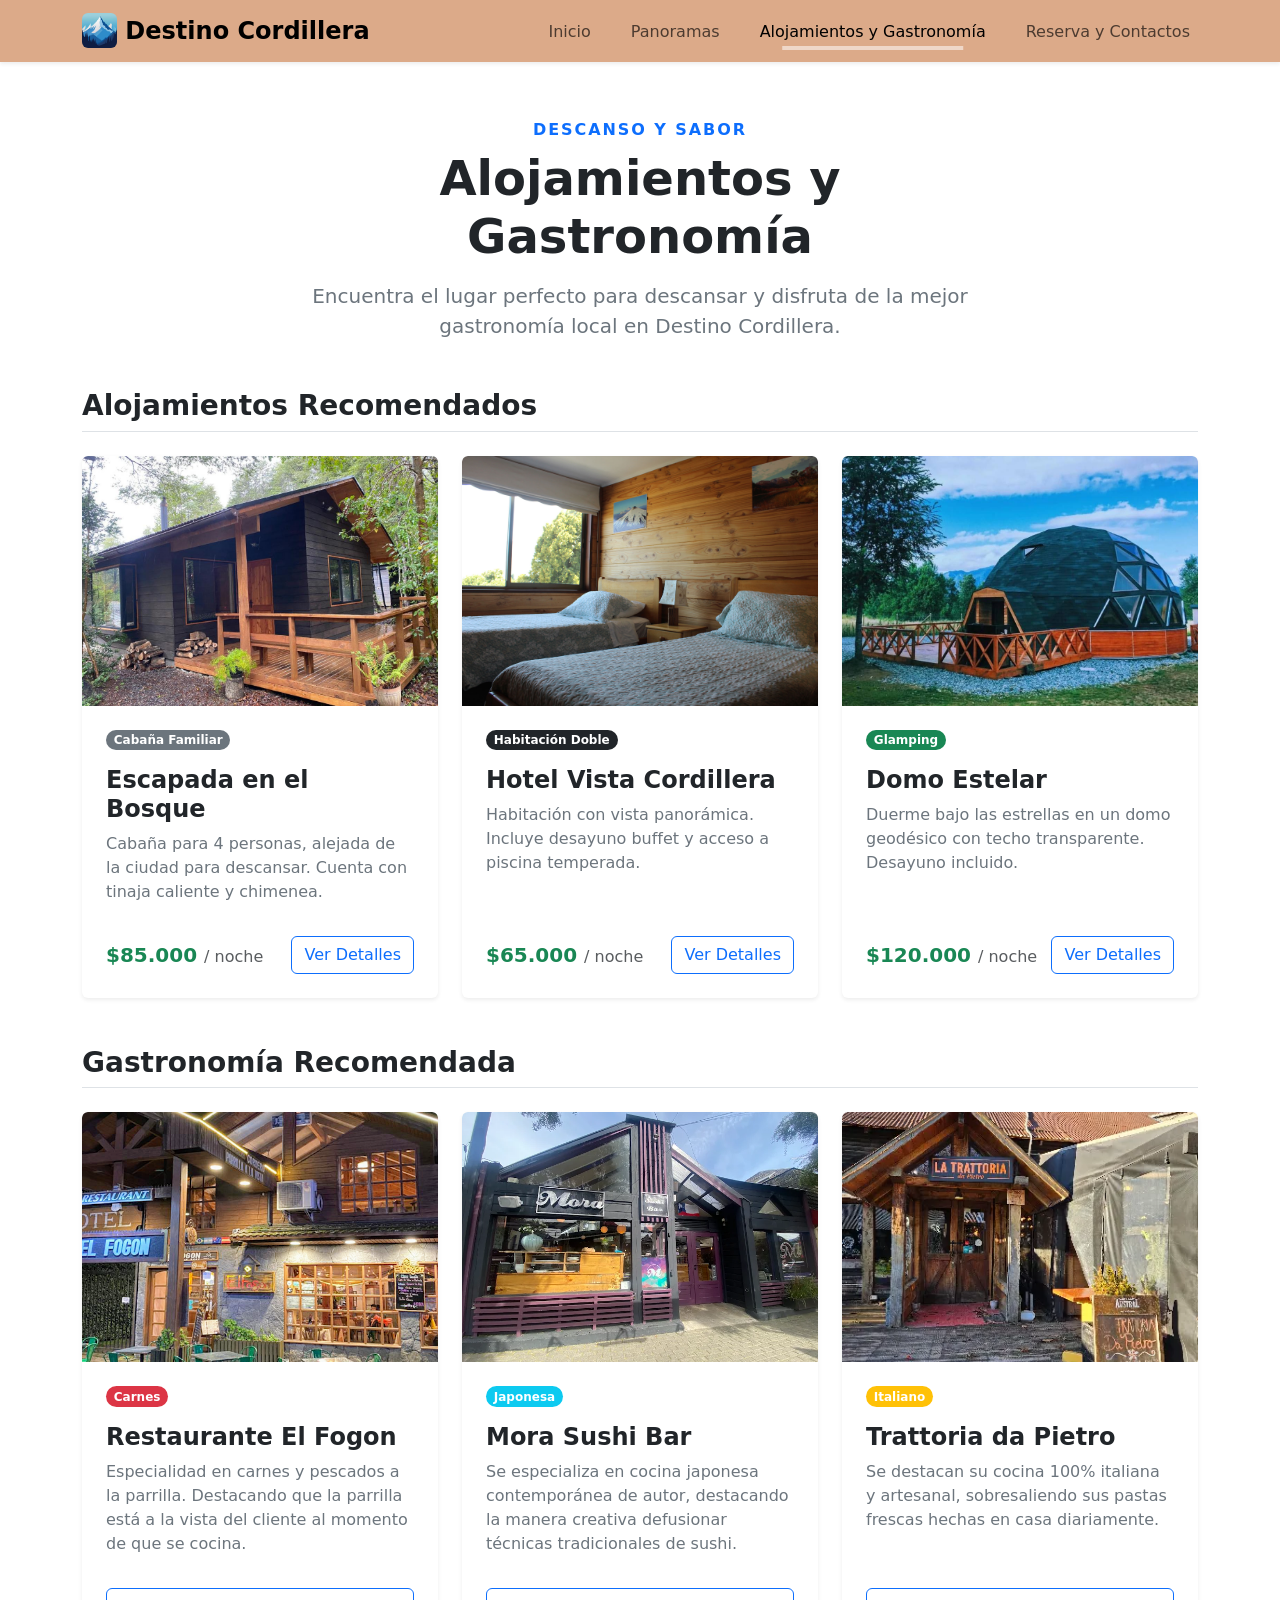
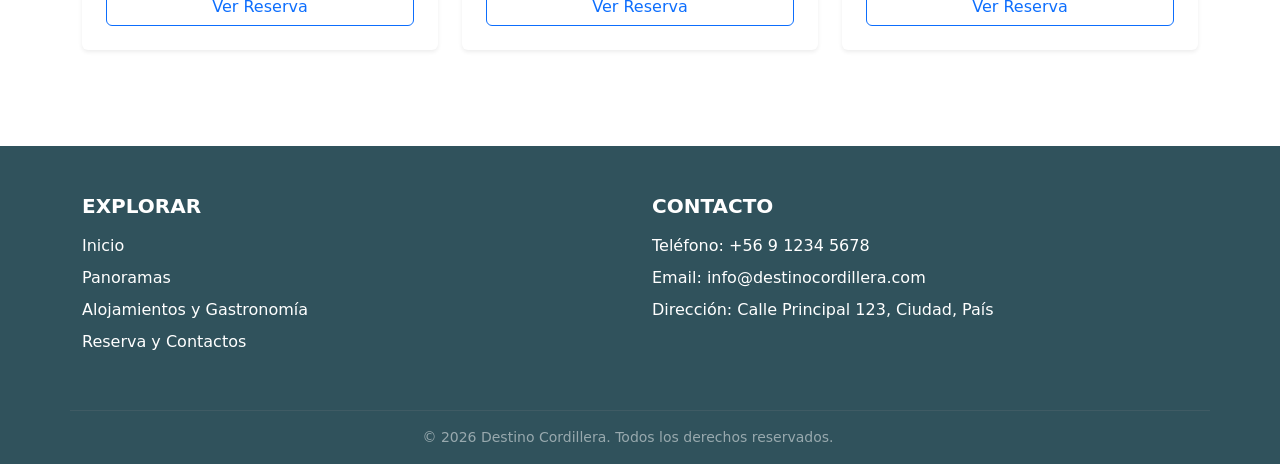
==== commit 58da1989: "Revisiones finales, cambio de links de imagenes a imagenes descargadas y pequeño arreglo en panorama" ====
--- a/alojamiento.html
+++ b/alojamiento.html
@@ -5,6 +5,7 @@
     <meta charset="UTF-8">
     <meta name="viewport" content="width=device-width, initial-scale=1.0">
     <title>Destino Cordillera | Alojamientos y Gastronomía</title>
+    <link rel="icon" href="img/logo.jpg" type="image/jpg">
     <link href="https://cdn.jsdelivr.net/npm/bootstrap@5.3.2/dist/css/bootstrap.min.css" rel="stylesheet">
     <link rel="stylesheet" href="css/styles.css">
 </head>
@@ -43,89 +44,92 @@
     </header>
 
     <main class="flex-grow-1 ">
-        
-        <!-- INTRODUCCIÓN CON EL MISMO ESTILO QUE LA DE TU COMPAÑERO -->
         <section class="container py-5 panoramas-section">
             <div class="text-center mx-auto mb-5 panoramas-intro">
                 <p class="text-uppercase fw-semibold mb-2 text-primary panoramas-kicker">Descanso y Sabor</p>
                 <h1 class="display-5 fw-bold mb-3">Alojamientos y Gastronomía</h1>
-                <p class="lead text-secondary mb-0">Encuentra el lugar perfecto para descansar y disfruta de la mejor gastronomía local en Destino Cordillera.</p>
-            </div>
-
-            <!-- TÍTULO DE SECCIÓN -->
+                <p class="lead text-secondary mb-0">Encuentra el lugar perfecto para descansar y disfruta de la mejor
+                    gastronomía local en Destino Cordillera.</p>
+            </div>
+
+            <!-- Alojamientos -->
             <h3 class="fw-bold mb-4 border-bottom pb-2">Alojamientos Recomendados</h3>
-
             <div class="row g-4 mb-5">
-                
-                <!-- Tarjeta 1 -->
-                <div class="col-12 col-md-6 col-lg-4">
-                    <article class="card h-100 border-0 shadow-sm overflow-hidden alojamiento-card">
-                        <img src="https://cf.bstatic.com/xdata/images/hotel/max1024x768/377367241.jpg?k=ad592eb0f7659da265f6ad9c80074d96710907ebe4b42116c30141a22033d014&o=" class="card-img-top object-fit-cover panoramas-card-image" alt="Cabaña" style="height: 250px;">
+
+                <!-- Tarjetas -->
+                <div class="col-12 col-md-6 col-lg-4">
+                    <article class="card h-100 border-0 shadow-sm overflow-hidden alojamiento-card">
+                        <img src="img/cabana-bosque.png"
+                            class="card-img-top object-fit-cover alojamiento-card-image" alt="Cabaña">
                         <div class="card-body d-flex flex-column p-4">
                             <span class="badge bg-secondary rounded-pill align-self-start mb-3">Cabaña Familiar</span>
                             <h2 class="h4 card-title fw-bold">Escapada en el Bosque</h2>
-                            <p class="card-text text-secondary">Cabaña para 4 personas, alejada de la ciudad para descansar. Cuenta con tinaja caliente y chimenea.</p>
-                            
+                            <p class="card-text text-secondary">Cabaña para 4 personas, alejada de la ciudad para
+                                descansar. Cuenta con tinaja caliente y chimenea.</p>
+
                             <div class="mt-auto pt-3 d-flex justify-content-between align-items-center">
-                                <span class="fs-5 fw-bold text-success">$85.000 <small class="fw-normal text-muted fs-6">/ noche</small></span>
+                                <span class="fs-5 fw-bold text-success">$85.000 <small
+                                        class="fw-normal text-muted fs-6">/ noche</small></span>
                                 <a href="reserva.html" class="btn btn-outline-primary">Ver Detalles</a>
                             </div>
                         </div>
                     </article>
                 </div>
 
-                <!-- Tarjeta 2 -->
-                <div class="col-12 col-md-6 col-lg-4">
-                    <article class="card h-100 border-0 shadow-sm overflow-hidden alojamiento-card">
-                        <img src="https://alpesaparthotel.cl/wp-content/uploads/2021/01/IMG_2179.jpg" class="card-img-top object-fit-cover panoramas-card-image" alt="Hotel" style="height: 250px;">
+                <div class="col-12 col-md-6 col-lg-4">
+                    <article class="card h-100 border-0 shadow-sm overflow-hidden alojamiento-card">
+                        <img src="img/hotel-vista.png"
+                            class="card-img-top object-fit-cover alojamiento-card-image" alt="Hotel">
                         <div class="card-body d-flex flex-column p-4">
                             <span class="badge bg-dark rounded-pill align-self-start mb-3">Habitación Doble</span>
                             <h2 class="h4 card-title fw-bold">Hotel Vista Cordillera</h2>
-                            <p class="card-text text-secondary">Habitación con vista panorámica. Incluye desayuno buffet y acceso a piscina temperada.</p>
-                            
+                            <p class="card-text text-secondary">Habitación con vista panorámica. Incluye desayuno buffet
+                                y acceso a piscina temperada.</p>
+
                             <div class="mt-auto pt-3 d-flex justify-content-between align-items-center">
-                                <span class="fs-5 fw-bold text-success">$65.000 <small class="fw-normal text-muted fs-6">/ noche</small></span>
+                                <span class="fs-5 fw-bold text-success">$65.000 <small
+                                        class="fw-normal text-muted fs-6">/ noche</small></span>
                                 <a href="reserva.html" class="btn btn-outline-primary">Ver Detalles</a>
                             </div>
                         </div>
                     </article>
                 </div>
 
-                <!-- Tarjeta 3 -->
-                <div class="col-12 col-md-6 col-lg-4">
-                    <article class="card h-100 border-0 shadow-sm overflow-hidden alojamiento-card">
-                        <img src="https://www.interpatagonia.com/plantillas/grandes/34769-00Gr.jpg" class="card-img-top object-fit-cover panoramas-card-image" alt="Glamping" style="height: 250px;">
+                <div class="col-12 col-md-6 col-lg-4">
+                    <article class="card h-100 border-0 shadow-sm overflow-hidden alojamiento-card">
+                        <img src="img/domo.png"
+                            class="card-img-top object-fit-cover alojamiento-card-image" alt="Glamping">
                         <div class="card-body d-flex flex-column p-4">
                             <span class="badge bg-success rounded-pill align-self-start mb-3">Glamping</span>
                             <h2 class="h4 card-title fw-bold">Domo Estelar</h2>
-                            <p class="card-text text-secondary">Duerme bajo las estrellas en un domo geodésico con techo transparente. Desayuno incluido.</p>
-                            
+                            <p class="card-text text-secondary">Duerme bajo las estrellas en un domo geodésico con techo
+                                transparente. Desayuno incluido.</p>
+
                             <div class="mt-auto pt-3 d-flex justify-content-between align-items-center">
-                                <span class="fs-5 fw-bold text-success">$120.000 <small class="fw-normal text-muted fs-6">/ noche</small></span>
+                                <span class="fs-5 fw-bold text-success">$120.000 <small
+                                        class="fw-normal text-muted fs-6">/ noche</small></span>
                                 <a href="reserva.html" class="btn btn-outline-primary">Ver Detalles</a>
                             </div>
                         </div>
                     </article>
                 </div>
-
-            </div>
-
-            <!-- TÍTULO DE SEGUNDA SECCIÓN -->
-            <h3 class="fw-bold mb-4 border-bottom pb-2">Gastronomía Recomendada</h3>
-
-            <!-- GRILLA DE GASTRONOMÍA -->
+            </div>
+
+            <!-- Gastronomía -->
+            <h3 id="gastronomia-recomendada" class="fw-bold mb-4 border-bottom pb-2">Gastronomía Recomendada</h3>
             <div class="row g-4 mb-5">
 
-                <!-- Tarjeta Restaurante Carne -->
-                <div class="col-12 col-md-6 col-lg-4">
-                    <article class="card h-100 border-0 shadow-sm overflow-hidden alojamiento-card">
-                        <img src="https://lh3.googleusercontent.com/gps-cs-s/AHRPTWl5NhM4efzutPSR1GH0jfoHcsuLGl0pQbc9J9IXyo7tN-yF_LRwDBNkGVSpJm7oDyHC1sydjghJ3NBWO1gRZvrPr3aNDYof3qEQlgg1-8PLqBwFOFZVLvqRUh65uYT940SWvb3osw=s680-w680-h510-rw" 
-                        class="card-img-top object-fit-cover panoramas-card-image" alt="Restaurante" style="height: 250px;">
+                <!-- Tarjetas -->
+                <div class="col-12 col-md-6 col-lg-4">
+                    <article class="card h-100 border-0 shadow-sm overflow-hidden alojamiento-card">
+                        <img src="img/fogon.png"
+                            class="card-img-top object-fit-cover alojamiento-card-image" alt="Restaurante">
                         <div class="card-body d-flex flex-column p-4">
                             <span class="badge bg-danger rounded-pill align-self-start mb-3">Carnes</span>
                             <h2 class="h4 card-title fw-bold">Restaurante El Fogon</h2>
-                            <p class="card-text text-secondary">Especialidad en carnes y pescados a la parrilla. Destacando que la parrilla está a la vista del cliente al momento de que se cocina.</p>
-                            
+                            <p class="card-text text-secondary">Especialidad en carnes y pescados a la parrilla.
+                                Destacando que la parrilla está a la vista del cliente al momento de que se cocina.</p>
+
                             <div class="mt-auto pt-3">
                                 <a href="reserva.html" class="btn btn-outline-primary w-100">Ver Reserva</a>
                             </div>
@@ -133,18 +137,18 @@
                     </article>
                 </div>
 
-                <!-- Tarjeta Restaurante  japones-->
-                <div class="col-12 col-md-6 col-lg-4">
-                    <article class="card h-100 border-0 shadow-sm overflow-hidden alojamiento-card">
-                        <img src="https://lh3.googleusercontent.com/grass-cs/ACvplmPFrQGbusARwR4HPbItycte3Oe0umv6lK3jRURwL-IrnCULog6xp6UyxTdUyiMD6s2V5BA6Ut6zn7SbHALM9s0YyZUPDQYADIBLVU-vRSR68rkpz16MBi9XV6TtwEEy2OKEOl8h=s680-w680-h510-rw" 
-                        class="card-img-top object-fit-cover panoramas-card-image" alt="Restaurante" style="height: 250px;">
+                <div class="col-12 col-md-6 col-lg-4">
+                    <article class="card h-100 border-0 shadow-sm overflow-hidden alojamiento-card">
+                        <img src="img/mora.png"
+                            class="card-img-top object-fit-cover alojamiento-card-image" alt="Restaurante">
                         <div class="card-body d-flex flex-column p-4">
                             <span class="badge bg-info rounded-pill align-self-start mb-3">Japonesa</span>
                             <h2 class="h4 card-title fw-bold">Mora Sushi Bar </h2>
-                            <p class="card-text text-secondary">Se especializa en cocina japonesa contemporánea de autor, destacando la manera creativa
+                            <p class="card-text text-secondary">Se especializa en cocina japonesa contemporánea de
+                                autor, destacando la manera creativa
                                 defusionar técnicas tradicionales de sushi.
                             </p>
-                            
+
                             <div class="mt-auto pt-3">
                                 <a href="reserva.html" class="btn btn-outline-primary w-100">Ver Reserva</a>
                             </div>
@@ -152,28 +156,25 @@
                     </article>
                 </div>
 
-                <!-- Tarjeta Restaurante  italiano-->
-                <div class="col-12 col-md-6 col-lg-4">
-                    <article class="card h-100 border-0 shadow-sm overflow-hidden alojamiento-card">
-                        <img src="https://lh3.googleusercontent.com/gps-cs-s/AHRPTWlwOxQ2gilDh7QEofkxbM2vLLB5ga1gwgb7GlqoBpSlr34E3-HNzhhPh2h-9S9HnTY5nofC3vop1Sii6D-Kjepsv70rH-48pclGVrPlqLxhUaxc2XM6diOQSXm-Li4XIGukjtW0RQVwP20=s680-w680-h510-rw" 
-                        class="card-img-top object-fit-cover panoramas-card-image" alt="Restaurante" style="height: 250px;">
+                <div class="col-12 col-md-6 col-lg-4">
+                    <article class="card h-100 border-0 shadow-sm overflow-hidden alojamiento-card">
+                        <img src="img/trattoria.png"
+                            class="card-img-top object-fit-cover alojamiento-card-image" alt="Restaurante">
                         <div class="card-body d-flex flex-column p-4">
                             <span class="badge bg-warning rounded-pill align-self-start mb-3">Italiano</span>
                             <h2 class="h4 card-title fw-bold">Trattoria da Pietro </h2>
-                            <p class="card-text text-secondary">Se destacan su cocina 100% italiana y artesanal, sobresaliendo sus pastas frescas 
-                                hechas en casa diariamente. 
+                            <p class="card-text text-secondary">Se destacan su cocina 100% italiana y artesanal,
+                                sobresaliendo sus pastas frescas
+                                hechas en casa diariamente.
                             </p>
-                            
+
                             <div class="mt-auto pt-3">
                                 <a href="reserva.html" class="btn btn-outline-primary w-100">Ver Reserva</a>
                             </div>
                         </div>
                     </article>
                 </div>
-
-
-            </div>
-
+            </div>
         </section>
     </main>
 
@@ -183,18 +184,24 @@
                 <div class="col-lg-6 col-md-6 mb-4">
                     <h5 class="fw-bold text-uppercase mb-3">Explorar</h5>
                     <ul class="list-unstyled">
-                        <li class="mb-2"><a href="index.html" class="text-decoration-none text-white-50 footer-link">Inicio</a></li>
-                        <li class="mb-2"><a href="panoramas.html" class="text-decoration-none text-white-50 footer-link">Panoramas</a></li>
-                        <li class="mb-2"><a href="alojamiento.html" class="text-decoration-none text-white-50 footer-link">Alojamientos y Gastronomía</a></li>
-                        <li class="mb-2"><a href="reserva.html" class="text-decoration-none text-white-50 footer-link">Reserva y Contactos</a></li>
+                        <li class="mb-2"><a href="index.html"
+                                class="text-decoration-none text-white-50 footer-link">Inicio</a></li>
+                        <li class="mb-2"><a href="panoramas.html"
+                                class="text-decoration-none text-white-50 footer-link">Panoramas</a></li>
+                        <li class="mb-2"><a href="alojamiento.html"
+                                class="text-decoration-none text-white-50 footer-link">Alojamientos y Gastronomía</a>
+                        </li>
+                        <li class="mb-2"><a href="reserva.html"
+                                class="text-decoration-none text-white-50 footer-link">Reserva y Contactos</a></li>
                     </ul>
                 </div>
                 <div class="col-lg-6 col-md-12 mb-4">
                     <h5 class="fw-bold text-uppercase mb-3">Contacto</h5>
                     <ul class="list-unstyled text-white-50">
-                        <li class="mb-2" style="color: white;">Teléfono: +56 9 1234 5678</li>
-                        <li class="mb-2"style="color: white;">Email: <a href="mailto:info@destinocordillera.com" class="text-decoration-none text-white-50"style="color: white;">info@destinocordillera.com</a></li>
-                        <li class="mb-2"style="color: white;">Dirección: Calle Principal 123, Ciudad, País</li>
+                        <li class="mb-2 text-white">Teléfono: +56 9 1234 5678</li>
+                        <li class="mb-2 text-white">Email: <a href="mailto:info@destinocordillera.com"
+                                class="text-decoration-none text-white-50">info@destinocordillera.com</a></li>
+                        <li class="mb-2 text-white">Dirección: Calle Principal 123, Ciudad, País</li>
                     </ul>
                 </div>
 
@@ -202,7 +209,8 @@
 
                 <div class="row align-items-center">
                     <div class="col-md-12 text-center">
-                        <p class="text-white-50 small mb-0">&copy; 2026 Destino Cordillera. Todos los derechos reservados.</p>
+                        <p class="text-white-50 small mb-0">&copy; 2026 Destino Cordillera. Todos los derechos
+                            reservados.</p>
                     </div>
                 </div>
             </div>
@@ -212,4 +220,6 @@
     <script src="https://cdn.jsdelivr.net/npm/bootstrap@5.3.2/dist/js/bootstrap.bundle.min.js"></script>
 </body>
 
-</html>+</html>
+
+
--- a/css/styles.css
+++ b/css/styles.css
@@ -1,29 +1,160 @@
-﻿.navbar-nav .nav-link {
+﻿:root {
+    --color-brand: #DCAA89;
+    --color-brand-light: #EFD7C8;
+    --color-brand-accent: #C35627;
+    --color-footer: #30525C;
+    --color-link: #0d6efd;
+    --font-site: system-ui, -apple-system, "Segoe UI", Roboto, "Helvetica Neue", "Noto Sans", "Liberation Sans", Arial, sans-serif;
+}
+
+.navbar-nav .nav-link,
+.menu-reserva a {
     position: relative;
     padding-bottom: 6px;
 }
 
-.navbar-nav .nav-link::after {
+.navbar {
+    background-color: var(--color-brand);
+}
+
+.navbar-nav .nav-link::after,
+.menu-reserva a::after {
     content: "";
     position: absolute;
     width: 0;
     height: 4px;
     bottom: 0;
     left: 50%;
-    background-color: #EFD7C8;
-    transition: all 0.3s ease;
+    background-color: var(--color-brand-light);
+    transition: width .3s ease;
     transform: translateX(-50%);
 }
 
 .navbar-nav .nav-item .nav-link:hover::after,
-.navbar-nav .nav-item .nav-link.active::after {
+.navbar-nav .nav-item .nav-link.active::after,
+.menu-reserva a:hover::after,
+.menu-reserva a[aria-current="page"]::after {
     width: 75%;
 }
+
 .hero-image {
-    width: 100%;
-    height: auto;
+    position: absolute;
+    inset: 0;
+    background-image: url("https://q-xx.bstatic.com/xdata/images/city/1200x630/1012278.jpg?k=64abf03d59634616da13c08c743e1746db483215172b7a6835ac1a18d95edab0&o=");
+    background-position: center;
+    background-size: cover;
+    background-attachment: fixed;
+}
+
+.hero-section {
+    display: flex;
+    align-items: center;
+    min-height: clamp(560px, 78vh, 760px);
+    overflow: hidden;
+}
+
+.hero-overlay {
+    position: absolute;
+    inset: 0;
+    background: linear-gradient(90deg, rgba(0, 0, 0, .62), rgba(0, 0, 0, .12));
+}
+
+.hero-content {
+    position: relative;
+    z-index: 1;
+    padding-top: 4rem;
+    padding-bottom: 4rem;
+}
+
+.hero-title,
+.hero-copy {
+    max-width: 760px;
+}
+
+.btn-white-blue,
+.boton-reserva {
+    color: var(--color-link);
+    background-color: #fff;
+    border: 1px solid var(--color-link);
+}
+
+.btn-white-blue:hover,
+.boton-reserva:hover {
+    color: #fff;
+    background-color: var(--color-link);
+    border: 1px solid var(--color-link);
+}
+
+@media (max-width: 767.98px) {
+    .hero-image {
+        background-attachment: scroll;
+    }
+
+    .hero-section {
+        min-height: 620px;
+    }
+
+    .hero-title {
+        font-size: clamp(2.5rem, 10vw, 4rem);
+    }
+}
+
+.carousel-card {
+    flex: 0 0 320px;
+    width: 320px;
+    height: 220px;
+}
+
+.carousel-card img {
+    display: block;
     object-fit: cover;
-    max-height: 500px;
+    object-position: center;
+    transition: transform 0.35s ease;
+}
+
+.carousel-card:hover img {
+    transform: scale(1.04);
+}
+
+.carousel-card .overlay-card {
+    min-height: 90px;
+    background: linear-gradient(transparent, rgba(0, 0, 0, .78));
+}
+
+.carousel-cards-track {
+    scrollbar-width: thin;
+    scrollbar-color: var(--color-brand) #f1f1f1;
+}
+
+.carousel-cards-track::-webkit-scrollbar {
+    height: 10px;
+}
+
+.carousel-cards-track::-webkit-scrollbar-track {
+    background: #f1f1f1;
+    border-radius: 10px;
+}
+
+.carousel-cards-track::-webkit-scrollbar-thumb {
+    background: var(--color-brand);
+    border-radius: 10px;
+}
+
+.carousel-cards-track::-webkit-scrollbar-thumb:hover {
+    background: var(--color-brand-accent);
+}
+
+.carousel-nav-btn {
+    width: 40px;
+    height: 40px;
+}
+
+@media (max-width: 575.98px) {
+    .carousel-card {
+        flex-basis: min(82vw, 320px);
+        width: min(82vw, 320px);
+        height: 200px;
+    }
 }
 
 /* Estilos de las tarjetas de panoramas */
@@ -36,185 +167,438 @@
 }
 
 .panoramas-kicker {
-    color: #C35627;
+    color: var(--color-brand-accent);
     letter-spacing: .12em;
 }
+
+
 
 .panoramas-card-image {
     height: 210px;
+}
+
+.alojamiento-card-image {
+    height: 250px;
+}
+
+.panoramas-card-image,
+.carousel-card img {
     object-fit: cover;
 }
 
-.panoramas-badge {
-    background-color: #EFD7C8;
-    color: #593D2E;
-}
-
-/* Estilos para el Carrusel */
-.carousel-cards-track {
-    scroll-behavior: smooth;
-    -webkit-overflow-scrolling: touch;
-    scrollbar-width: none; /* Firefox */
-}
-
-.carousel-cards-track::-webkit-scrollbar {
-    display: none;
-}
-
-/* Tarjetas índice */
-.carousel-card {
-    width: 260px;
-    height: 380px;
-    cursor: pointer;
-    background-color: #f5f5f5;
-    transition: transform 0.3s ease, box-shadow 0.3s ease;
-}
-
-.carousel-card:hover {
-    transform: translateY(-5px);
-    box-shadow: 0 10px 20px rgba(0, 0, 0, 0.15) !important;
-}
-
-.carousel-card img {
-    transition: transform 0.4s ease;
-}
-
-.carousel-card:hover img {
-    transform: scale(1.05);
-}
-
-/* Degradado inferior para resaltar texto y flecha */
-.overlay-card {
-    background: linear-gradient(to top, rgba(0, 0, 0, 0.85) 0%, rgba(0, 0, 0, 0.4) 60%, transparent 100%);
-    z-index: 2;
-}
-
-.btn-card-arrow {
+#gastronomia-recomendada {
+    scroll-margin-top: 120px;
+}
+
+.site-footer,
+.footer-reserva {
+    background-color: var(--color-footer) !important;
+}
+
+.site-footer a,
+.footer-columna a {
+    color: #fff !important;
+}
+
+/* Página de reserva, diseñada sin dependencias de Bootstrap. */
+.body-reserva {
+    display: flex;
+    flex-direction: column;
+    min-height: 100vh;
+    margin: 0;
+    color: #212529;
+    background: #f8f9fa;
+    font-family: var(--font-site);
+}
+
+.header-reserva {
+    position: sticky;
+    top: 0;
+    z-index: 10;
+    background: var(--color-brand);
+    box-shadow: 0 2px 8px rgba(0, 0, 0, .12);
+}
+
+.nav-reserva {
+    position: relative;
+    display: flex;
+    align-items: center;
+    justify-content: space-between;
+    gap: 2rem;
+    width: min(100% - 2rem, 1320px);
+    min-height: 72px;
+    margin: 0 auto;
+}
+
+.logo-reserva {
     display: inline-flex;
     align-items: center;
-    justify-content: center;
-    transition: transform 0.2s ease;
-}
-
-.carousel-card:hover .btn-card-arrow {
-    transform: translateX(4px);
-}
-
-/* Botones circulares de navegación inferior */
-.carousel-nav-btn {
-    width: 42px;
-    height: 42px;
-    border-color: #30525C !important;
-    color: #30525C !important;
-    transition: all 0.2s ease;
-}
-
-.carousel-nav-btn:hover {
-    background-color: #30525C !important;
-    color: #fff !important;
-}
-
-/* Colores compartidos del encabezado y pie de página */
-.main-navbar {
-    background-color: #DCAA89;
-}
-
-.hero-title {
-    color: #C35627;
-}
-
-.hero-copy {
-    color: #3b3a3a;
-}
-
-.section-link {
-    color: #C35627;
-}
-
-.site-footer {
-    background-color: #30525C !important;
-}
-
-.site-footer a {
-    color: #fff !important;
-}
-
-.footer-link,
-.footer-contact-link {
-    color: #fff !important;
-}
-    max-height: 500px; /* Ajusta la altura mÃ¡xima segÃºn tus necesidades */
-}
-/* Estilos de las tarjetas de panoramas */
-.panoramas-section {
-    margin-top: 70px;
-}
-
-.panoramas-intro {
+    gap: .65rem;
+    color: #111;
+    font-size: 1.5rem;
+    font-weight: 700;
+    text-decoration: none;
+    white-space: nowrap;
+}
+
+.logo-reserva img {
+    width: 35px;
+    height: 35px;
+    border-radius: 5px;
+    object-fit: cover;
+}
+
+.menu-reserva {
+    display: flex;
+    align-items: center;
+    gap: 1.5rem;
+    margin: 0;
+    padding: 0;
+    list-style: none;
+}
+
+.menu-reserva a {
+    position: relative;
+    display: inline-block;
+    padding: .5rem 0;
+    color: rgba(0, 0, 0, .55);
+    font-weight: 400;
+    text-decoration: none;
+}
+
+.menu-reserva a:hover {
+    color: rgba(0, 0, 0, .7);
+}
+
+.menu-reserva a[aria-current="page"] {
+    color: rgba(0, 0, 0, .9);
+}
+
+.menu-toggle {
+    display: none;
+}
+
+.menu-toggle-label {
+    display: none;
+}
+
+.main-reserva {
+    flex: 1;
+    width: min(100% - 2rem, 1100px);
+    margin: 0 auto;
+    padding: 3.5rem 0 5rem;
+}
+
+.reserva-intro {
     max-width: 760px;
-}
-
-.panoramas-kicker {
-    color: #C35627;
-    letter-spacing: .12em;
-}
-
-.panoramas-card-image {
-    height: 210px;
-    object-fit: cover;
-}
-
-.panoramas-badge {
-    background-color: #EFD7C8;
-    color: #593D2E;
-}
-/* Colores compartidos del encabezado y pie de página */
-.navbar {
-    background-color: #DCAA89;
-}
-
-.site-footer {
-    background-color: #30525C !important;
-}
-
-.site-footer a {
-    color: #fff !important;
-}
-
-.carrusel-tarjetas{
-    overflow-x: auto;
-    scroll-snap-type: x mandatory;
-    -webkit-overflow-scrolling: touch;
-}
-
-.carrusel-tarjetas .card {
-    min-width: 320px;
-    max-width: 320px;
-    scroll-snap-align: start;
-    flex: 0 0 auto;
-}
-
-.carrusel-tarjetas::-webkit-scrollbar {
-    height: 10px;
-}
-.carrusel-tarjetas::-webkit-scrollbar-track{
-    background: #f1f1f1;
-    border-radius: 10px;
-}
-.carrusel-tarjetas::-webkit-scrollbar-thumb{
-    background: #DCAA89;
-    border-radius: 10px;
-}
-.carrusel-tarjetas::-webkit-scrollbar-thumb:hover {
-    background: #c35627;
-}
-
-.sombra-card {
-    transition: transform 0.3s ease, box-shadow 0.3s ease;
-}
-
-.sombra-card:hover {
-    transform: translateY(-8px);
-    box-shadow: 0 1rem 3rem rgba(0,0,0,.175) !important;
-}
-
+    margin: 0 auto 2.5rem;
+    text-align: center;
+}
+
+.reserva-etiqueta {
+    margin: 0 0 .5rem;
+    color: var(--color-brand-accent);
+    font-size: .85rem;
+    font-weight: 750;
+    letter-spacing: .14em;
+    text-transform: uppercase;
+}
+
+.reserva-intro h1 {
+    margin: 0 0 .75rem;
+    color: #172b3a;
+    font-size: clamp(2rem, 5vw, 3rem);
+    line-height: 1.1;
+}
+
+.reserva-intro>p:last-child,
+.reserva-ayuda {
+    color: #66727d;
+    line-height: 1.7;
+}
+
+.reserva-layout {
+    display: grid;
+    grid-template-columns: minmax(0, 1.7fr) minmax(260px, .8fr);
+    align-items: start;
+    gap: 1.5rem;
+}
+
+.reserva-form-card,
+.reserva-contacto {
+    padding: clamp(1.25rem, 3vw, 2rem);
+    border: 1px solid #e1e5e8;
+    border-radius: 14px;
+    background: #fff;
+    box-shadow: 0 5px 18px rgba(24, 46, 58, .07);
+}
+
+.reserva-form-card h2,
+.reserva-contacto h2 {
+    margin: 0 0 .5rem;
+    color: #172b3a;
+    font-size: 1.5rem;
+}
+
+.reserva-ayuda {
+    margin: 0 0 1.5rem;
+}
+
+.form-grid {
+    display: grid;
+    grid-template-columns: repeat(2, minmax(0, 1fr));
+    gap: 1.1rem;
+}
+
+.campo-reserva {
+    display: flex;
+    flex-direction: column;
+    min-width: 0;
+    gap: .4rem;
+}
+
+.campo-reserva label {
+    color: #263746;
+    font-size: .94rem;
+    font-weight: 650;
+}
+
+.campo-reserva input,
+.campo-reserva select,
+.campo-reserva textarea {
+    box-sizing: border-box;
+    width: 100%;
+    min-width: 0;
+    min-height: 46px;
+    padding: .7rem .8rem;
+    border: 1px solid #cbd3d9;
+    border-radius: 7px;
+    background: #fff;
+    color: #212529;
+    font: inherit;
+}
+
+.campo-reserva textarea {
+    box-sizing: border-box;
+    width: 100%;
+    min-height: 110px;
+    resize: vertical;
+}
+
+.campo-reserva input:focus,
+.campo-reserva select:focus,
+.campo-reserva textarea:focus {
+    border-color: var(--color-link);
+    outline: 3px solid rgba(13, 110, 253, .16);
+}
+
+.campo-completo {
+    grid-column: 1 / -1;
+}
+
+.boton-reserva {
+    min-height: 46px;
+    margin-top: 1.25rem;
+    padding: .65rem 1.25rem;
+    border-radius: 7px;
+    font: inherit;
+    font-weight: 650;
+    cursor: pointer;
+    transition: background .2s ease, color .2s ease;
+}
+
+.form-nota {
+    margin: .65rem 0 0;
+    color: #66727d;
+    font-size: .83rem;
+}
+
+.reserva-contacto {
+    background: var(--color-footer);
+    color: #fff;
+}
+
+.reserva-contacto h2,
+.reserva-contacto h3 {
+    color: #fff;
+}
+
+.reserva-contacto>p {
+    color: rgba(255, 255, 255, .78);
+    line-height: 1.65;
+}
+
+.contacto-dato {
+    display: flex;
+    align-items: flex-start;
+    gap: .85rem;
+    margin-top: 1.5rem;
+}
+
+.contacto-icono {
+    display: grid;
+    flex: 0 0 38px;
+    width: 38px;
+    height: 38px;
+    place-items: center;
+    border-radius: 50%;
+    background: rgba(255, 255, 255, .14);
+    color: #fff;
+    font-size: 1.15rem;
+}
+
+.contacto-dato h3 {
+    margin: 0 0 .25rem;
+    font-size: .95rem;
+}
+
+.contacto-dato a,
+.contacto-dato p {
+    margin: 0;
+    color: rgba(255, 255, 255, .84);
+    line-height: 1.5;
+    overflow-wrap: anywhere;
+}
+
+.contacto-nota {
+    margin-top: 1.75rem;
+    padding-top: 1.25rem;
+    border-top: 1px solid rgba(255, 255, 255, .2);
+    font-size: .9rem;
+}
+
+.footer-reserva {
+    margin-top: auto;
+    padding: 3rem 1rem 1rem;
+    background: var(--color-footer);
+    color: #fff;
+}
+
+.footer-contenido {
+    width: min(100%, 1320px);
+    margin: 0 auto;
+}
+
+.footer-row {
+    display: grid;
+    grid-template-columns: repeat(2, minmax(0, 1fr));
+    gap: 2rem;
+    padding-bottom: 1.5rem;
+}
+
+.footer-columna h2 {
+    margin: 0 0 1rem;
+    font-size: 1.25rem;
+    font-weight: 700;
+    text-transform: uppercase;
+}
+
+.footer-columna ul {
+    display: grid;
+    gap: .55rem;
+    margin: 0;
+    padding: 0;
+    color: rgba(255, 255, 255, .78);
+    list-style: none;
+}
+
+.footer-columna a {
+    color: #fff;
+    text-decoration: none;
+}
+
+.footer-columna a:hover {
+    color: #fff;
+    text-decoration: underline;
+}
+
+.footer-copyright {
+    margin: 0;
+    padding-top: 1rem;
+    border-top: 1px solid rgba(255, 255, 255, .2);
+    color: rgba(255, 255, 255, .68);
+    font-size: .85rem;
+    text-align: center;
+}
+
+@media (max-width: 760px) {
+    .nav-reserva {
+        min-height: 66px;
+    }
+
+    .menu-toggle-label {
+        display: flex;
+        flex-direction: column;
+        gap: 5px;
+        padding: .6rem;
+        cursor: pointer;
+    }
+
+    .menu-toggle {
+        position: absolute;
+        display: block;
+        width: 1px;
+        height: 1px;
+        opacity: 0;
+    }
+
+    .menu-toggle:focus-visible+.menu-toggle-label {
+        outline: 2px solid #0d6efd;
+        outline-offset: 3px;
+    }
+
+    .menu-toggle-label span {
+        width: 25px;
+        height: 2px;
+        background: #172b3a;
+    }
+
+    .menu-reserva {
+        position: absolute;
+        top: 100%;
+        right: -1rem;
+        left: -1rem;
+        display: none;
+        align-items: stretch;
+        gap: .15rem;
+        padding: .5rem 1rem 1rem;
+        background: var(--color-brand);
+        box-shadow: 0 8px 12px rgba(0, 0, 0, .12);
+    }
+
+    .menu-reserva li,
+    .menu-reserva a {
+        display: block;
+    }
+
+    .menu-reserva a {
+        padding: .7rem .2rem;
+    }
+
+    .menu-toggle:checked~.menu-reserva {
+        display: flex;
+        flex-direction: column;
+    }
+
+    .reserva-layout {
+        grid-template-columns: 1fr;
+    }
+}
+
+@media (max-width: 520px) {
+    .main-reserva {
+        padding-top: 2.5rem;
+    }
+
+    .form-grid,
+    .footer-row {
+        grid-template-columns: 1fr;
+    }
+
+    .campo-completo {
+        grid-column: auto;
+    }
+}
+
+
+
